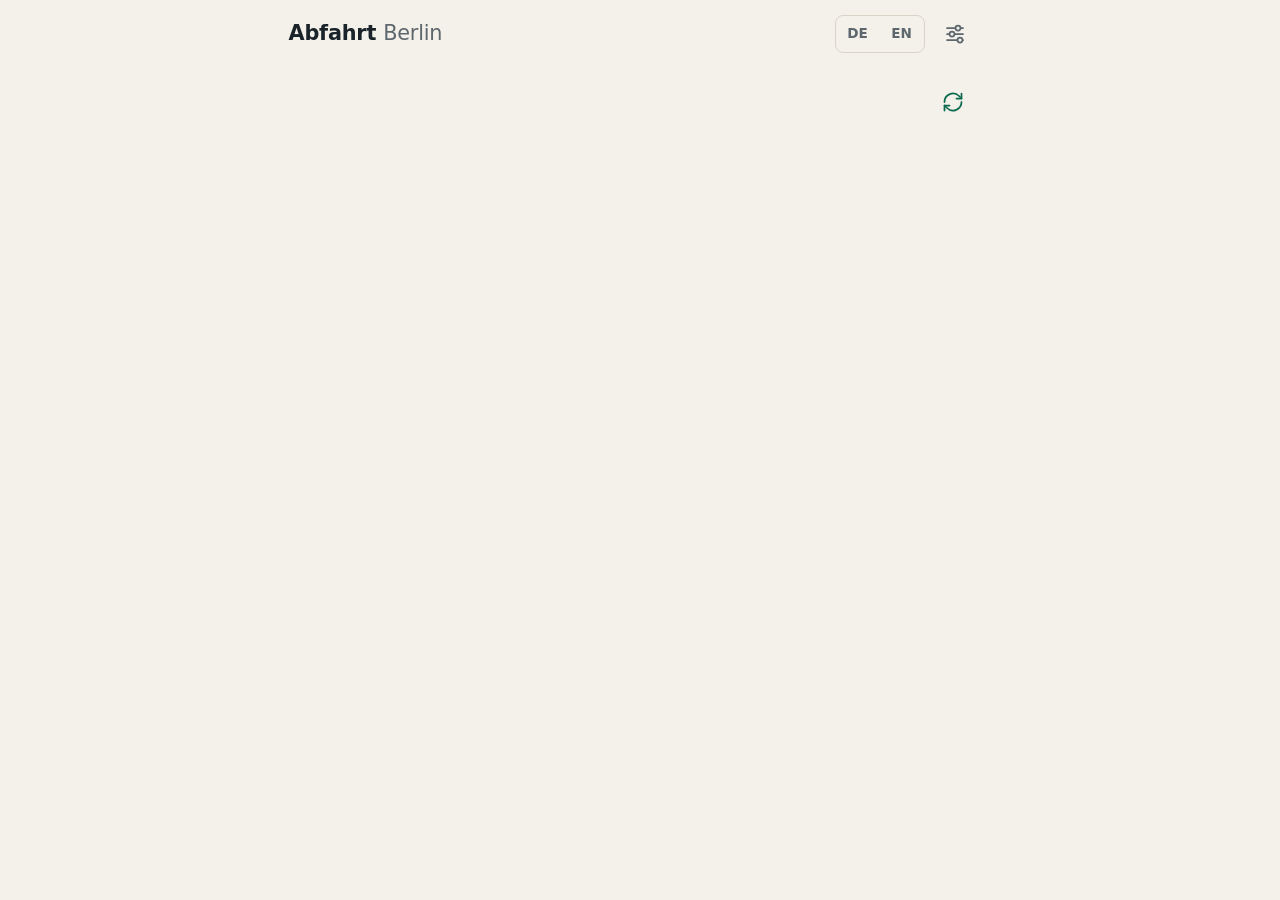
==== public/index.html @ ec686910 "add time to leave" ====
<!doctype html>
<html lang="de">
<head>
  <meta charset="utf-8">
  <meta name="viewport" content="width=device-width, initial-scale=1, viewport-fit=cover">
  <title>Abfahrt Berlin</title>
  <meta name="description" content="Live departures for your Berlin stations.">
  <meta name="theme-color" content="#f4f1ea" media="(prefers-color-scheme: light)">
  <meta name="theme-color" content="#11181d" media="(prefers-color-scheme: dark)">
  <meta name="mobile-web-app-capable" content="yes">
  <meta name="apple-mobile-web-app-capable" content="yes">
  <meta name="apple-mobile-web-app-title" content="Abfahrt">
  <link rel="manifest" href="manifest.webmanifest">
  <link rel="icon" type="image/svg+xml" href="icons/favicon.svg">
  <link rel="icon" type="image/png" sizes="32x32" href="icons/favicon-32.png">
  <link rel="apple-touch-icon" href="icons/apple-touch-icon.png">
  <link rel="stylesheet" href="styles.css">
</head>
<body>
  <header class="topbar">
    <h1 class="brand">Abfahrt <span>Berlin</span></h1>
    <div class="topbar-actions">
      <div class="lang" role="group" data-i18n-aria="language">
        <button type="button" data-lang="de">DE</button>
        <button type="button" data-lang="en">EN</button>
      </div>
      <button id="settingsToggle" type="button" class="icon-button" aria-controls="settings"
              aria-expanded="false" data-i18n-aria="settings">
        <svg viewBox="0 0 24 24" width="24" height="24" fill="none" stroke="currentColor" stroke-width="1.75" stroke-linecap="round" aria-hidden="true">
          <path d="M4 6h8M18 6h2M4 12h2M12 12h8M4 18h10M20 18h.01"/>
          <circle cx="15" cy="6" r="2.5"/>
          <circle cx="9" cy="12" r="2.5"/>
          <circle cx="17" cy="18" r="2.5"/>
        </svg>
      </button>
    </div>
  </header>

  <main class="layout">
    <aside id="settings" class="controls" hidden>
      <section class="stations">
        <label class="label" for="search" data-i18n="stations"></label>
        <div class="search">
          <input id="search" type="search" autocomplete="off" spellcheck="false"
                 role="combobox" aria-expanded="false" aria-controls="results"
                 data-i18n-placeholder="searchPlaceholder">
          <ul id="results" class="results" hidden></ul>
        </div>
        <ul id="chips" class="chips"></ul>
        <span id="favoritesLabel" class="label label-spaced" data-i18n="favorites" hidden></span>
        <ul id="favorites" class="chips"></ul>
        <span id="walkLabel" class="label label-spaced" data-i18n="walkTime" hidden></span>
        <ul id="walkTimes" class="walk-list"></ul>
      </section>

      <section id="map" class="map" hidden></section>

      <div class="filters">
        <div class="filter-group">
          <div class="slider">
            <label for="minTime" data-i18n="minTime"></label>
            <output id="minTimeOut" for="minTime"></output>
            <input id="minTime" type="range" min="0" max="39" step="1">
          </div>
          <div class="slider">
            <label for="maxTime" data-i18n="maxTime"></label>
            <output id="maxTimeOut" for="maxTime"></output>
            <input id="maxTime" type="range" min="5" max="40" step="5">
          </div>
        </div>

        <div class="filter-group">
          <span class="label" id="modesLabel" data-i18n="transport"></span>
          <div id="modes" class="modes" role="group" aria-labelledby="modesLabel"></div>
        </div>

        <div class="filter-group">
          <span class="label" id="dirLabel" data-i18n="direction"></span>
          <div id="directions" class="segments" role="group" aria-labelledby="dirLabel"></div>
          <span class="label label-spaced" id="centreLabel" data-i18n="reference"></span>
          <div id="centres" class="segments" role="group" aria-labelledby="centreLabel"></div>
        </div>
      </div>

      <button id="settingsDone" type="button" class="done" data-i18n="done"></button>
    </aside>

    <section class="board" aria-labelledby="boardTitle">
      <div class="toolbar">
        <div class="status">
          <h2 id="boardTitle"></h2>
          <p id="status"></p>
        </div>
        <button id="refresh" type="button" class="refresh">
          <svg viewBox="0 0 24 24" width="24" height="24" fill="none" stroke="currentColor" stroke-width="1.75" stroke-linecap="round" stroke-linejoin="round" aria-hidden="true">
            <path d="M3.5 12a8.5 8.5 0 0 1 14.5-6l2.5 2.5"/>
            <path d="M20.5 3.5v5h-5"/>
            <path d="M20.5 12a8.5 8.5 0 0 1-14.5 6l-2.5-2.5"/>
            <path d="M3.5 20.5v-5h5"/>
            <g class="refresh-strike">
              <path class="refresh-strike-gap" d="M4 4l16 16"/>
              <path d="M4 4l16 16"/>
            </g>
          </svg>
        </button>
      </div>
      <p id="notice" class="notice" role="status" hidden></p>
      <ol id="departures" class="departures"></ol>
      <p id="empty" class="empty" hidden></p>
    </section>
  </main>

  <footer class="footer">
    <span data-i18n="credit"></span>
  </footer>

  <script type="module" src="js/app.js"></script>
</body>
</html>
---- public/styles.css ----
:root {
  color-scheme: light dark;
  --bg: #f4f1ea;
  --surface: #fffdf8;
  --surface-2: #ebe7dd;
  --text: #1a2329;
  --muted: #5d676d;
  --line: #d9d4c7;
  --accent: #0d6b4f;
  --accent-text: #ffffff;
  --warn: #b3401a;
  --warn-bg: #f9e6dc;
  --ok: #0d6b4f;
  --pin: #c9281e;
  --star: #b7791f;
  --flash: #cdeedd;
  --reach-ok: #1f8a4c;
  --reach-soon: #e8b400;
  --reach-now: #f07d1a;
  --reach-late: #d33a2c;
  --shadow: 0 8px 24px rgb(26 35 41 / 0.14);
}

@media (prefers-color-scheme: dark) {
  :root {
    --bg: #11181d;
    --surface: #1a2329;
    --surface-2: #26323a;
    --text: #edf0ee;
    --muted: #a2adb2;
    --line: #2f3c44;
    --accent: #4cc79c;
    --accent-text: #08261c;
    --warn: #ff9d78;
    --warn-bg: #3b231a;
    --ok: #6fd6b1;
    --star: #ffc83d;
    --flash: #23584a;
    --shadow: 0 8px 24px rgb(0 0 0 / 0.45);
  }
}

* { box-sizing: border-box; }
[hidden] { display: none !important; }

/* The reserved scrollbar space keeps the layout still when the page height changes. */
html { -webkit-text-size-adjust: 100%; scrollbar-gutter: stable; }

body {
  margin: 0;
  background: var(--bg);
  color: var(--text);
  font: 16px/1.4 system-ui, -apple-system, "Segoe UI", Roboto, "Helvetica Neue", sans-serif;
  padding-bottom: env(safe-area-inset-bottom);
}

button, input { font: inherit; color: inherit; }
button { cursor: pointer; }
button:disabled { cursor: default; }
:focus-visible { outline: 2px solid var(--accent); outline-offset: 2px; }
h1, h2, p, ul, ol { margin: 0; padding: 0; }
ul, ol { list-style: none; }

/* ---------- Top bar ---------- */

.topbar {
  display: flex;
  align-items: center;
  justify-content: space-between;
  max-width: 720px;
  margin: 0 auto;
  padding: calc(12px + env(safe-area-inset-top)) 16px 12px;
}
.brand { font-size: 1.3rem; font-weight: 750; letter-spacing: -0.01em; }
.brand span { font-weight: 400; color: var(--muted); }

.topbar-actions { display: flex; align-items: center; gap: 8px; }
.lang { display: flex; border: 1px solid var(--line); border-radius: 8px; overflow: hidden; }
.lang button {
  min-width: 44px;
  min-height: 36px;
  border: 0;
  background: transparent;
  font-size: 0.85rem;
  font-weight: 600;
  color: var(--muted);
}
.lang button[aria-pressed="true"] { background: var(--text); color: var(--bg); }

.icon-button {
  display: grid;
  place-items: center;
  width: 44px;
  height: 44px;
  background: transparent;
  border: 0;
  border-radius: 10px;
  color: var(--muted);
}
.icon-button[aria-expanded="true"] { background: var(--surface-2); color: var(--text); }

/* ---------- Layout ---------- */

.layout {
  position: relative;
  max-width: 720px;
  margin: 0 auto;
  padding: 0 16px;
}
.board { min-width: 0; }

/* The settings lie over the departures, so nothing moves when they open. */
.controls {
  position: absolute;
  z-index: 30;
  top: 0;
  right: 16px;
  left: 16px;
  display: flex;
  flex-direction: column;
  gap: 12px;
  padding: 12px;
  background: var(--bg);
  border: 1px solid var(--line);
  border-radius: 14px;
  box-shadow: var(--shadow);
}
@media (min-width: 600px) {
  .controls { left: auto; width: 400px; }
}

.done {
  min-height: 46px;
  background: var(--text);
  border: 0;
  border-radius: 10px;
  color: var(--bg);
  font-weight: 650;
}

.label { display: block; margin-bottom: 6px; font-size: 0.85rem; font-weight: 600; color: var(--muted); }
.label-spaced { margin-top: 12px; }

/* ---------- Search and chips ---------- */

.search { position: relative; }
#search {
  width: 100%;
  min-height: 46px;
  padding: 0 14px;
  background: var(--surface);
  border: 1px solid var(--line);
  border-radius: 10px;
}
.results {
  position: absolute;
  z-index: 20;
  top: calc(100% + 4px);
  left: 0;
  right: 0;
  max-height: 340px;
  overflow-y: auto;
  background: var(--surface);
  border: 1px solid var(--line);
  border-radius: 10px;
  box-shadow: var(--shadow);
}
.result {
  display: flex;
  align-items: center;
  justify-content: space-between;
  gap: 12px;
  width: 100%;
  min-height: 46px;
  padding: 8px 12px;
  border: 0;
  background: transparent;
  text-align: left;
}
.result:hover, .result:focus-visible { background: var(--surface-2); outline-offset: -2px; }
.result-modes { display: flex; flex-shrink: 0; gap: 3px; }
.result-message { padding: 12px; color: var(--muted); }

.chips { display: flex; flex-wrap: wrap; gap: 6px; margin-top: 8px; }
.chips:empty { display: none; }
.chip-favorite { background: transparent; box-shadow: inset 0 0 0 1px var(--line); }
#favorites { margin-top: 0; }
.chip-star {
  display: grid;
  flex-shrink: 0;
  place-items: center;
  width: 36px;
  height: 36px;
  padding: 0;
  background: transparent;
  border: 0;
  color: var(--muted);
}
.star-icon { display: inline-flex; }
.star-icon svg { fill: none; }
.chip-star[aria-pressed="true"] { color: var(--star); }
.chip-star[aria-pressed="true"] svg { fill: currentColor; }
.chip-show {
  min-width: 0;
  min-height: 36px;
  padding: 0 12px 0 0;
  overflow: hidden;
  background: transparent;
  border: 0;
  font-weight: 550;
  text-align: left;
  white-space: nowrap;
  text-overflow: ellipsis;
}
.chip {
  display: flex;
  align-items: center;
  max-width: 100%;
  background: var(--surface-2);
  border-radius: 8px;
  font-size: 0.92rem;
  font-weight: 550;
}
.chip-name { overflow: hidden; white-space: nowrap; text-overflow: ellipsis; }
.chip-remove {
  flex-shrink: 0;
  width: 36px;
  height: 36px;
  border: 0;
  background: transparent;
  color: var(--muted);
  font-size: 1.15rem;
  line-height: 1;
}
.chip-remove:hover { color: var(--text); }

/* ---------- Minimap ---------- */

.map {
  position: relative;
  height: 160px;
  overflow: hidden;
  background: var(--surface-2);
  border: 1px solid var(--line);
  border-radius: 10px;
  isolation: isolate;
}

.map-tiles img {
  position: absolute;
  top: 0;
  left: 0;
  width: 256px;
  height: 256px;
  user-select: none;
}
/* OpenStreetMap only offers light tiles. Inverting them and rotating the hues
   back gives a dark map on which water stays blue and parks stay green. */
@media (prefers-color-scheme: dark) {
  .map-tiles { filter: invert(1) hue-rotate(180deg) brightness(0.95) contrast(0.9); }
}

.map-markers { position: absolute; inset: 0; pointer-events: none; }
.map-marker { position: absolute; top: 0; left: 0; width: 0; height: 0; }
.map-pin {
  position: absolute;
  left: -7px;
  top: -7px;
  width: 14px;
  height: 14px;
  background: var(--pin);
  border: 2.5px solid #fff;
  border-radius: 50%;
  box-shadow: 0 1px 4px rgb(0 0 0 / 0.5);
}
.map-label {
  position: absolute;
  left: 12px;
  top: -11px;
  max-width: 150px;
  padding: 1px 6px;
  overflow: hidden;
  background: rgb(255 255 255 / 0.92);
  border-radius: 4px;
  color: #1a2329;
  font-size: 0.74rem;
  font-weight: 650;
  white-space: nowrap;
  text-overflow: ellipsis;
}
.map-controls { position: absolute; top: 6px; right: 6px; display: flex; flex-direction: column; gap: 4px; }
.map-zoom, .map-open {
  display: grid;
  place-items: center;
  width: 32px;
  height: 32px;
  background: rgb(255 255 255 / 0.94);
  border: 1px solid rgb(0 0 0 / 0.2);
  border-radius: 6px;
  color: #1a2329;
  font-size: 1.05rem;
  font-weight: 600;
  text-decoration: none;
}
.map-zoom:disabled { color: #9aa2a6; }
.map-credit {
  position: absolute;
  right: 0;
  bottom: 0;
  padding: 1px 5px;
  background: rgb(255 255 255 / 0.85);
  color: #1a2329;
  font-size: 0.68rem;
}
@media (prefers-color-scheme: dark) {
  .map-label, .map-zoom, .map-open, .map-credit {
    background: rgb(26 35 41 / 0.92);
    border-color: rgb(255 255 255 / 0.18);
    color: #edf0ee;
  }
  .map-zoom:disabled { color: #66727a; }
}

/* ---------- Filters ---------- */

.filters { background: var(--surface); border: 1px solid var(--line); border-radius: 10px; }
.filter-group { padding: 12px 14px; }
.filter-group + .filter-group { border-top: 1px solid var(--line); }

.slider {
  display: grid;
  grid-template-columns: 1fr auto;
  align-items: baseline;
  gap: 2px 8px;
}
.slider + .slider { margin-top: 12px; }
.slider label { font-size: 0.9rem; }
.slider output { font-weight: 700; font-variant-numeric: tabular-nums; }
.slider input {
  grid-column: 1 / -1;
  width: 100%;
  height: 32px;
  margin: 0;
  accent-color: var(--accent);
}

.modes { display: flex; flex-wrap: wrap; gap: 6px; }
.mode-icon { display: inline-flex; flex-shrink: 0; }
.mode {
  display: inline-flex;
  align-items: center;
  gap: 6px;
  min-height: 40px;
  padding: 0 10px 0 8px;
  background: transparent;
  border: 1.5px solid var(--line);
  border-radius: 8px;
  color: var(--muted);
  font-size: 0.9rem;
  font-weight: 600;
}
.mode .mode-icon { filter: grayscale(1); opacity: 0.45; }
.mode[aria-pressed="true"] { background: var(--surface-2); border-color: transparent; color: var(--text); }
.mode[aria-pressed="true"] .mode-icon { filter: none; opacity: 1; }

.segments { display: grid; grid-auto-flow: column; grid-auto-columns: minmax(0, 1fr); gap: 2px; padding: 2px; background: var(--surface-2); border-radius: 9px; }
.segment {
  min-height: 40px;
  padding: 2px;
  background: transparent;
  border: 0;
  border-radius: 7px;
  color: var(--muted);
  font-size: clamp(0.72rem, 3.3vw, 0.86rem);
  font-weight: 600;
}
@media (min-width: 600px) { .segment { font-size: 0.8rem; } }
.segment-icon { display: flex; flex-direction: column; align-items: center; justify-content: center; gap: 2px; min-height: 58px; }
.segment[aria-pressed="true"] { background: var(--surface); color: var(--text); box-shadow: 0 1px 2px rgb(0 0 0 / 0.2); }

/* ---------- Board ---------- */

.toolbar {
  position: sticky;
  z-index: 10;
  top: 0;
  display: flex;
  align-items: center;
  justify-content: space-between;
  gap: 12px;
  padding: 10px 0;
  background: var(--bg);
}
.status { min-width: 0; }
.status h2 { overflow: hidden; font-size: 1.15rem; font-weight: 700; white-space: nowrap; text-overflow: ellipsis; }
#status { color: var(--muted); font-size: 0.8rem; font-variant-numeric: tabular-nums; }

.refresh {
  display: grid;
  flex-shrink: 0;
  place-items: center;
  width: 48px;
  height: 48px;
  padding: 0;
  background: transparent;
  border: 0;
  border-radius: 10px;
  color: var(--accent);
}
.refresh-strike { display: none; }
.refresh-strike-gap { stroke: var(--bg); stroke-width: 4.5; }
.refresh.is-waiting { color: var(--muted); }
.refresh.is-waiting .refresh-strike { display: inline; }
.refresh:disabled { color: var(--muted); opacity: 0.55; }
.refresh.is-loading svg { animation: spin 1s linear infinite; }
@keyframes spin { to { transform: rotate(360deg); } }
@media (prefers-reduced-motion: reduce) { .refresh.is-loading svg { animation: none; } }

.notice {
  margin-bottom: 10px;
  padding: 10px 12px;
  background: var(--warn-bg);
  border-radius: 8px;
  color: var(--warn);
  font-size: 0.9rem;
}

.departures { position: relative; background: var(--surface); border: 1px solid var(--line); border-radius: 10px; overflow: hidden; }
.departures:empty { display: none; }
.departure.is-leaving { position: absolute; z-index: 0; right: 0; left: 0; pointer-events: none; }
.departure {
  position: relative;
  z-index: 1;
  background: var(--surface);
  display: grid;
  grid-template-columns: 82px minmax(0, 1fr) auto;
  align-items: center;
  gap: 10px;
  padding: 10px 12px;
}
.departure + .departure, .more-rows { border-top: 1px solid var(--line); }

.departure-line { display: flex; align-items: center; gap: 5px; min-width: 0; }
.line {
  flex: 1;
  min-width: 0;
  padding: 2px 3px;
  overflow: hidden;
  border-radius: 4px;
  font-size: 0.8rem;
  font-weight: 750;
  line-height: 1.3;
  text-align: center;
  white-space: nowrap;
  text-overflow: ellipsis;
}
.line-suburban { border-radius: 999px; }
.line-subway { border-radius: 2px; }

.departure-main, .departure-when { display: flex; flex-direction: column; min-width: 0; }
.departure-direction { overflow: hidden; font-weight: 600; white-space: nowrap; text-overflow: ellipsis; }
.departure-details { color: var(--muted); font-size: 0.8rem; }
.departure-when { align-items: flex-end; font-variant-numeric: tabular-nums; white-space: nowrap; }
.departure-relative { font-size: 1.05rem; font-weight: 750; }
.departure-clock { color: var(--muted); font-size: 0.8rem; }
.delay { color: var(--warn); font-weight: 700; }
.early { color: var(--ok); font-weight: 700; }

.is-cancelled .departure-direction, .is-cancelled .departure-clock { text-decoration: line-through; color: var(--muted); }
.is-cancelled .departure-line { opacity: 0.5; }
.is-cancelled .departure-relative { color: var(--warn); font-size: 0.9rem; }

.more-rows { padding: 12px; color: var(--muted); font-size: 0.85rem; text-align: center; }

/* ---------- Leave time ---------- */

.reach-ok { box-shadow: inset 4px 0 0 var(--reach-ok); }
.reach-soon { box-shadow: inset 4px 0 0 var(--reach-soon); }
.reach-now { box-shadow: inset 4px 0 0 var(--reach-now); }
.reach-late { box-shadow: inset 4px 0 0 var(--reach-late); }
.reach-late :is(.departure-line, .departure-direction, .departure-when) { opacity: 0.5; }

.leave {
  display: inline-block;
  margin-right: 6px;
  padding: 0 6px;
  border-radius: 4px;
  font-size: 0.74rem;
  font-weight: 700;
  line-height: 1.5;
  white-space: nowrap;
}
.leave-ok { background: var(--reach-ok); color: #fff; }
.leave-soon { background: var(--reach-soon); color: #2b2100; }
.leave-now { background: var(--reach-now); color: #2b1400; }
.leave-late { background: var(--reach-late); color: #fff; }

.walk-list { display: flex; flex-direction: column; gap: 4px; }
.walk-list:empty { display: none; }
.walk-row { display: flex; align-items: center; justify-content: space-between; gap: 8px; }
.walk-name { min-width: 0; overflow: hidden; font-size: 0.9rem; white-space: nowrap; text-overflow: ellipsis; }
.walk-controls { display: flex; flex-shrink: 0; align-items: center; gap: 4px; }
.walk-step {
  width: 36px;
  height: 36px;
  background: var(--surface-2);
  border: 0;
  border-radius: 8px;
  font-size: 1.1rem;
  font-weight: 600;
}
.walk-step:disabled { opacity: 0.4; }
.walk-value { min-width: 64px; font-weight: 650; text-align: center; font-variant-numeric: tabular-nums; }

.empty {
  padding: 36px 20px;
  background: var(--surface);
  border: 1px dashed var(--line);
  border-radius: 10px;
  color: var(--muted);
  text-align: center;
}

.footer {
  max-width: 720px;
  margin: 0 auto;
  padding: 18px 16px 24px;
  color: var(--muted);
  font-size: 0.76rem;
}
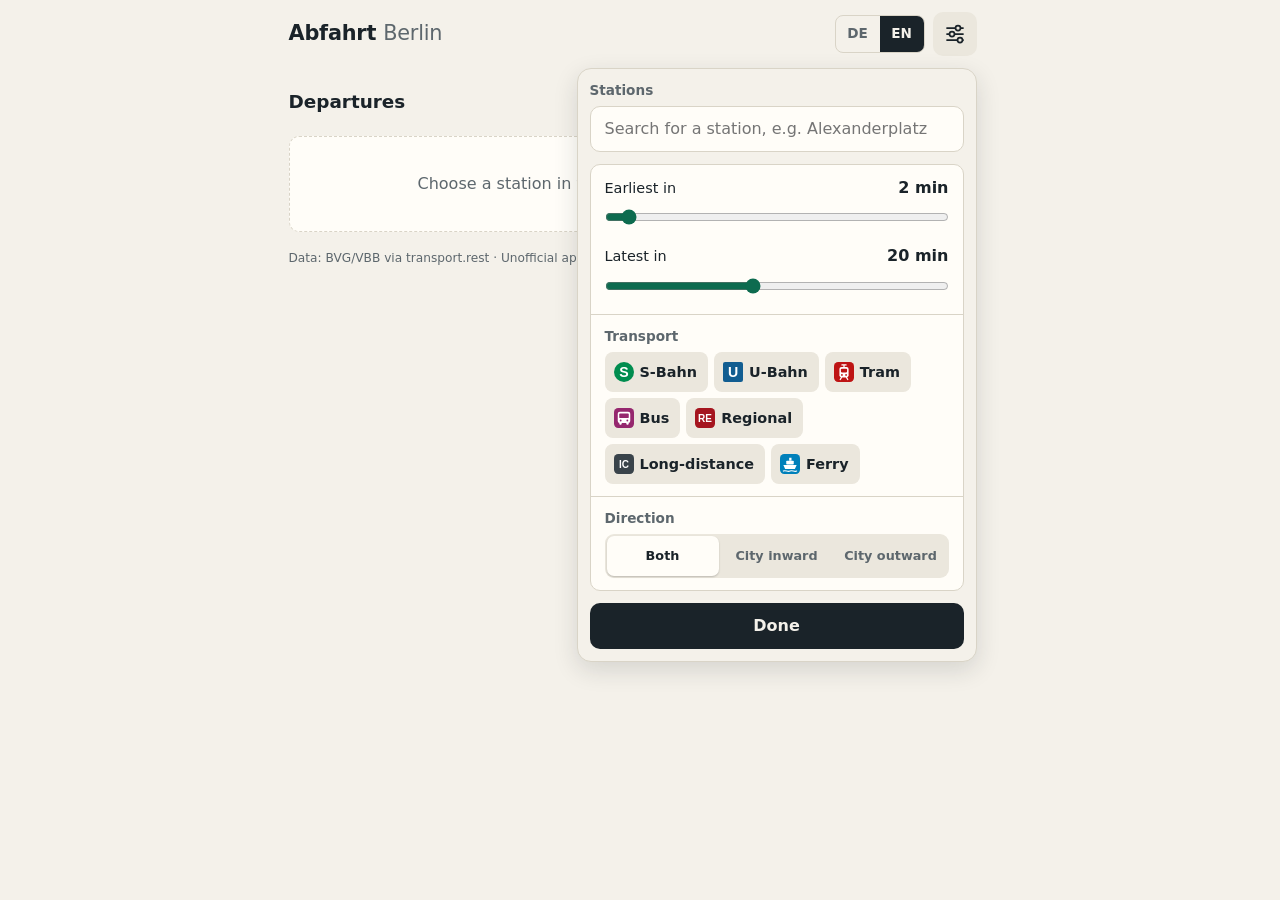
==== commit 8960e301: "init - claude generated" ====
--- a/public/index.html
+++ b/public/index.html
@@ -49,8 +49,6 @@
         <ul id="chips" class="chips"></ul>
         <span id="favoritesLabel" class="label label-spaced" data-i18n="favorites" hidden></span>
         <ul id="favorites" class="chips"></ul>
-        <span id="walkLabel" class="label label-spaced" data-i18n="walkTime" hidden></span>
-        <ul id="walkTimes" class="walk-list"></ul>
       </section>
 
       <section id="map" class="map" hidden></section>
--- a/public/styles.css
+++ b/public/styles.css
@@ -13,11 +13,6 @@
   --ok: #0d6b4f;
   --pin: #c9281e;
   --star: #b7791f;
-  --flash: #cdeedd;
-  --reach-ok: #1f8a4c;
-  --reach-soon: #e8b400;
-  --reach-now: #f07d1a;
-  --reach-late: #d33a2c;
   --shadow: 0 8px 24px rgb(26 35 41 / 0.14);
 }
 
@@ -35,7 +30,6 @@
     --warn-bg: #3b231a;
     --ok: #6fd6b1;
     --star: #ffc83d;
-    --flash: #23584a;
     --shadow: 0 8px 24px rgb(0 0 0 / 0.45);
   }
 }
@@ -472,46 +466,6 @@
 
 .more-rows { padding: 12px; color: var(--muted); font-size: 0.85rem; text-align: center; }
 
-/* ---------- Leave time ---------- */
-
-.reach-ok { box-shadow: inset 4px 0 0 var(--reach-ok); }
-.reach-soon { box-shadow: inset 4px 0 0 var(--reach-soon); }
-.reach-now { box-shadow: inset 4px 0 0 var(--reach-now); }
-.reach-late { box-shadow: inset 4px 0 0 var(--reach-late); }
-.reach-late :is(.departure-line, .departure-direction, .departure-when) { opacity: 0.5; }
-
-.leave {
-  display: inline-block;
-  margin-right: 6px;
-  padding: 0 6px;
-  border-radius: 4px;
-  font-size: 0.74rem;
-  font-weight: 700;
-  line-height: 1.5;
-  white-space: nowrap;
-}
-.leave-ok { background: var(--reach-ok); color: #fff; }
-.leave-soon { background: var(--reach-soon); color: #2b2100; }
-.leave-now { background: var(--reach-now); color: #2b1400; }
-.leave-late { background: var(--reach-late); color: #fff; }
-
-.walk-list { display: flex; flex-direction: column; gap: 4px; }
-.walk-list:empty { display: none; }
-.walk-row { display: flex; align-items: center; justify-content: space-between; gap: 8px; }
-.walk-name { min-width: 0; overflow: hidden; font-size: 0.9rem; white-space: nowrap; text-overflow: ellipsis; }
-.walk-controls { display: flex; flex-shrink: 0; align-items: center; gap: 4px; }
-.walk-step {
-  width: 36px;
-  height: 36px;
-  background: var(--surface-2);
-  border: 0;
-  border-radius: 8px;
-  font-size: 1.1rem;
-  font-weight: 600;
-}
-.walk-step:disabled { opacity: 0.4; }
-.walk-value { min-width: 64px; font-weight: 650; text-align: center; font-variant-numeric: tabular-nums; }
-
 .empty {
   padding: 36px 20px;
   background: var(--surface);
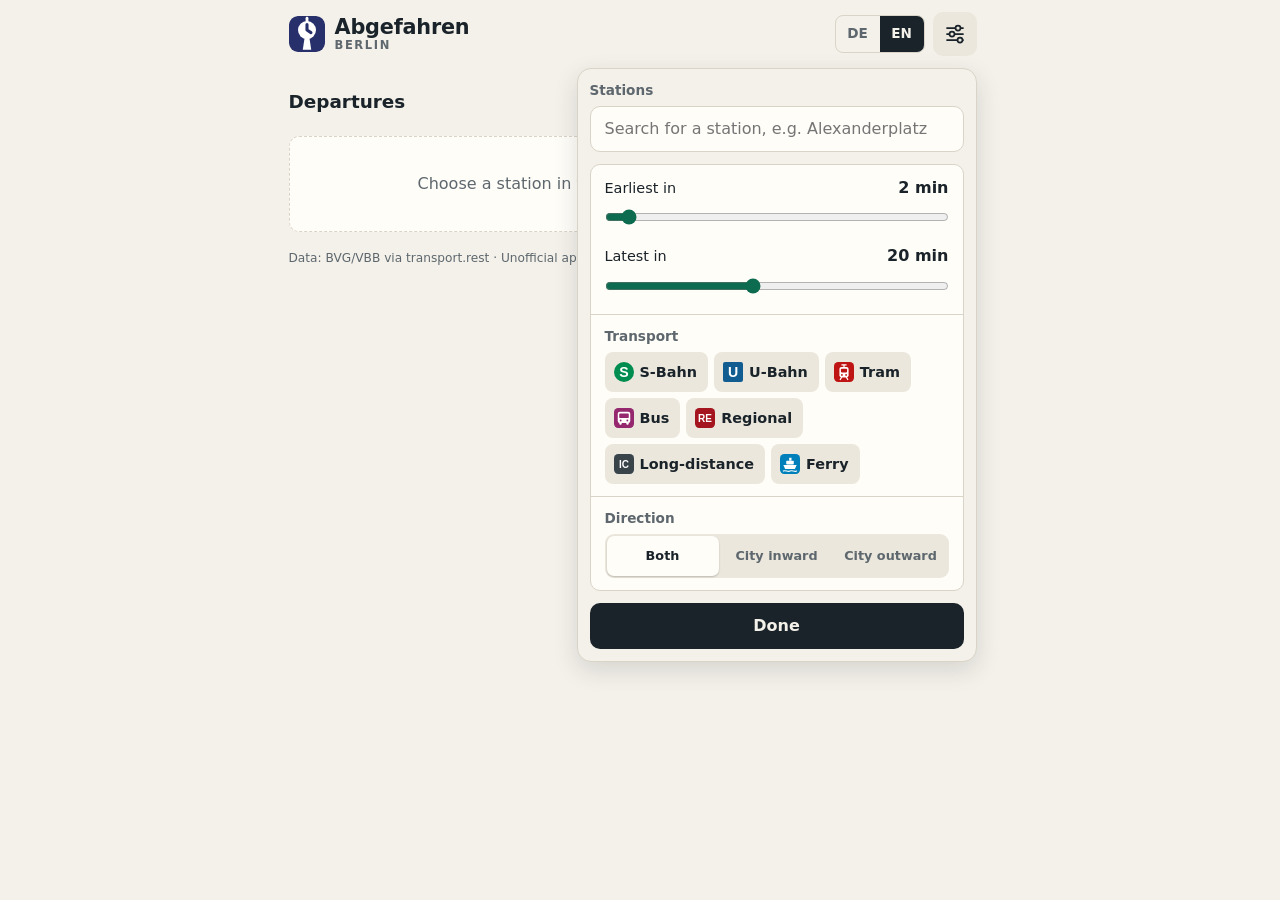
==== commit ce527ad3: "update logo and name" ====
--- a/public/index.html
+++ b/public/index.html
@@ -3,13 +3,13 @@
 <head>
   <meta charset="utf-8">
   <meta name="viewport" content="width=device-width, initial-scale=1, viewport-fit=cover">
-  <title>Abfahrt Berlin</title>
+  <title>Abgefahren · Berlin</title>
   <meta name="description" content="Live departures for your Berlin stations.">
   <meta name="theme-color" content="#f4f1ea" media="(prefers-color-scheme: light)">
   <meta name="theme-color" content="#11181d" media="(prefers-color-scheme: dark)">
   <meta name="mobile-web-app-capable" content="yes">
   <meta name="apple-mobile-web-app-capable" content="yes">
-  <meta name="apple-mobile-web-app-title" content="Abfahrt">
+  <meta name="apple-mobile-web-app-title" content="Abgefahren">
   <link rel="manifest" href="manifest.webmanifest">
   <link rel="icon" type="image/svg+xml" href="icons/favicon.svg">
   <link rel="icon" type="image/png" sizes="32x32" href="icons/favicon-32.png">
@@ -18,7 +18,7 @@
 </head>
 <body>
   <header class="topbar">
-    <h1 class="brand">Abfahrt <span>Berlin</span></h1>
+    <h1 class="brand"><img class="brand-icon" src="icons/favicon.svg" alt="" width="36" height="36"><span class="brand-text"><span class="brand-name">Abgefahren</span> <span class="brand-sub">Berlin</span></span></h1>
     <div class="topbar-actions">
       <div class="lang" role="group" data-i18n-aria="language">
         <button type="button" data-lang="de">DE</button>
@@ -49,6 +49,8 @@
         <ul id="chips" class="chips"></ul>
         <span id="favoritesLabel" class="label label-spaced" data-i18n="favorites" hidden></span>
         <ul id="favorites" class="chips"></ul>
+        <span id="walkLabel" class="label label-spaced" data-i18n="walkTime" hidden></span>
+        <ul id="walkTimes" class="walk-list"></ul>
       </section>
 
       <section id="map" class="map" hidden></section>
--- a/public/styles.css
+++ b/public/styles.css
@@ -13,6 +13,11 @@
   --ok: #0d6b4f;
   --pin: #c9281e;
   --star: #b7791f;
+  --flash: #cdeedd;
+  --reach-ok: #1f8a4c;
+  --reach-soon: #e8b400;
+  --reach-now: #f07d1a;
+  --reach-late: #d33a2c;
   --shadow: 0 8px 24px rgb(26 35 41 / 0.14);
 }
 
@@ -30,6 +35,7 @@
     --warn-bg: #3b231a;
     --ok: #6fd6b1;
     --star: #ffc83d;
+    --flash: #23584a;
     --shadow: 0 8px 24px rgb(0 0 0 / 0.45);
   }
 }
@@ -65,8 +71,27 @@
   margin: 0 auto;
   padding: calc(12px + env(safe-area-inset-top)) 16px 12px;
 }
-.brand { font-size: 1.3rem; font-weight: 750; letter-spacing: -0.01em; }
-.brand span { font-weight: 400; color: var(--muted); }
+.brand {
+  display: flex;
+  align-items: center;
+  gap: 10px;
+  margin: 0;
+}
+.brand-icon {
+  flex: none;
+  width: 36px;
+  height: 36px;
+  border-radius: 9px;
+}
+.brand-text { display: flex; flex-direction: column; line-height: 1.05; }
+.brand-name { font-size: 1.3rem; font-weight: 750; letter-spacing: -0.01em; }
+.brand-sub {
+  font-size: 0.72rem;
+  font-weight: 600;
+  letter-spacing: 0.14em;
+  text-transform: uppercase;
+  color: var(--muted);
+}
 
 .topbar-actions { display: flex; align-items: center; gap: 8px; }
 .lang { display: flex; border: 1px solid var(--line); border-radius: 8px; overflow: hidden; }
@@ -466,6 +491,46 @@
 
 .more-rows { padding: 12px; color: var(--muted); font-size: 0.85rem; text-align: center; }
 
+/* ---------- Leave time ---------- */
+
+.reach-ok { box-shadow: inset 4px 0 0 var(--reach-ok); }
+.reach-soon { box-shadow: inset 4px 0 0 var(--reach-soon); }
+.reach-now { box-shadow: inset 4px 0 0 var(--reach-now); }
+.reach-late { box-shadow: inset 4px 0 0 var(--reach-late); }
+.reach-late :is(.departure-line, .departure-direction, .departure-when) { opacity: 0.5; }
+
+.leave {
+  display: inline-block;
+  margin-right: 6px;
+  padding: 0 6px;
+  border-radius: 4px;
+  font-size: 0.74rem;
+  font-weight: 700;
+  line-height: 1.5;
+  white-space: nowrap;
+}
+.leave-ok { background: var(--reach-ok); color: #fff; }
+.leave-soon { background: var(--reach-soon); color: #2b2100; }
+.leave-now { background: var(--reach-now); color: #2b1400; }
+.leave-late { background: var(--reach-late); color: #fff; }
+
+.walk-list { display: flex; flex-direction: column; gap: 4px; }
+.walk-list:empty { display: none; }
+.walk-row { display: flex; align-items: center; justify-content: space-between; gap: 8px; }
+.walk-name { min-width: 0; overflow: hidden; font-size: 0.9rem; white-space: nowrap; text-overflow: ellipsis; }
+.walk-controls { display: flex; flex-shrink: 0; align-items: center; gap: 4px; }
+.walk-step {
+  width: 36px;
+  height: 36px;
+  background: var(--surface-2);
+  border: 0;
+  border-radius: 8px;
+  font-size: 1.1rem;
+  font-weight: 600;
+}
+.walk-step:disabled { opacity: 0.4; }
+.walk-value { min-width: 64px; font-weight: 650; text-align: center; font-variant-numeric: tabular-nums; }
+
 .empty {
   padding: 36px 20px;
   background: var(--surface);
